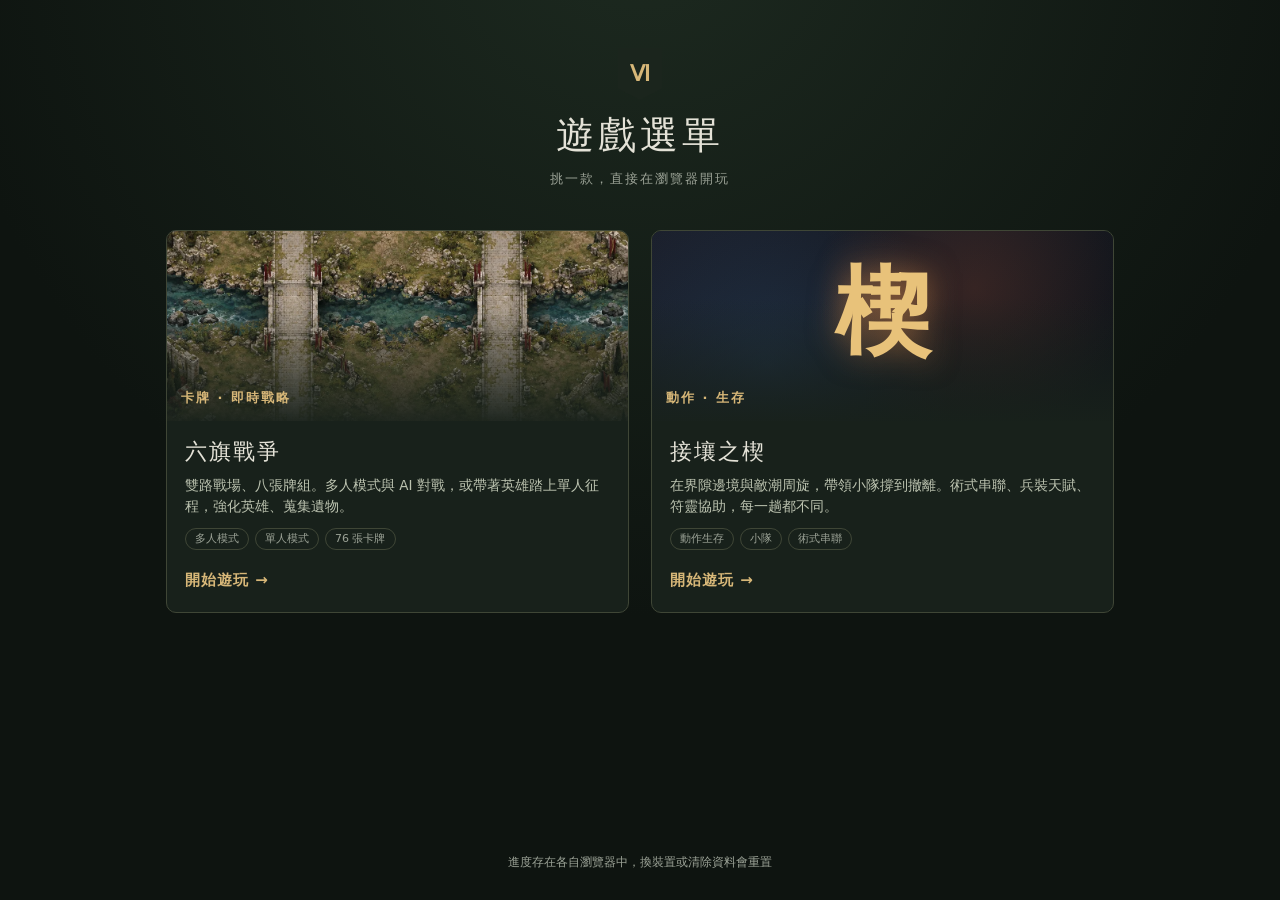
==== index.html @ 5cd2fd7e "遊戲選單：六旗戰爭與接壤之楔 選單首頁加兩款遊戲的建置成果。六旗戰爭為純靜態；接壤之楔以相對路徑建置。  Co-Authored-By: Claude Sonnet 5.5 <noreply@anth" ====
<!doctype html>
<html lang="zh-Hant">
<head>
<meta charset="utf-8">
<meta name="viewport" content="width=device-width,initial-scale=1">
<title>遊戲選單</title>
<style>
:root{color-scheme:dark;--bg:#0e1410;--panel:#18211b;--line:#3f4636;--gold:#d7b778;--text:#e4e2d7;--muted:#9ca397}
*{box-sizing:border-box}
body{margin:0;min-height:100dvh;background:radial-gradient(circle at 50% -10%,#1d2a20,var(--bg) 60%);color:var(--text);font:15px/1.6 system-ui,"PingFang TC","Noto Sans TC",sans-serif;display:flex;flex-direction:column}
header{text-align:center;padding:48px 16px 12px}
.seal{display:inline-flex;width:44px;height:52px;align-items:center;justify-content:center;font:600 22px Georgia,serif;color:var(--gold);background:#1b251d;clip-path:polygon(0 0,100% 0,100% 78%,50% 100%,0 78%);border:0;margin-bottom:10px}
h1{margin:0;font:500 clamp(26px,5vw,38px) Georgia,"Noto Serif TC",serif;letter-spacing:4px}
header p{margin:8px 0 0;color:var(--muted);font-size:13px;letter-spacing:2px}
main{flex:1;width:100%;max-width:980px;margin:0 auto;padding:28px 16px 40px;display:grid;grid-template-columns:repeat(auto-fit,minmax(min(100%,300px),1fr));gap:22px;align-content:start}
.game{display:flex;flex-direction:column;background:var(--panel);border:1px solid var(--line);border-radius:10px;overflow:hidden;color:inherit;text-decoration:none;transition:transform .2s,border-color .2s,box-shadow .2s}
.game:hover,.game:focus-visible{transform:translateY(-5px);border-color:var(--gold);box-shadow:0 14px 40px #0008;outline:0}
.cover{height:190px;background-size:cover;background-position:center;position:relative;display:flex;align-items:flex-end;padding:14px}
.cover:after{content:"";position:absolute;inset:0;background:linear-gradient(transparent 35%,#18211bf0)}
.cover span{position:relative;z-index:1;font:600 13px system-ui;letter-spacing:2px;color:var(--gold)}
.cover.rift{background:radial-gradient(circle at 70% 30%,#7a3d2a55,transparent 45%),radial-gradient(circle at 25% 70%,#2a4a6a66,transparent 50%),linear-gradient(135deg,#1b1f2b,#0f1318);align-items:center;justify-content:center}
.cover.rift b{position:relative;z-index:1;font:600 96px Georgia,"Noto Serif TC",serif;color:#e8c27a;text-shadow:0 0 30px #e8934a88;margin-bottom:24px}
.cover.rift span{position:absolute;left:14px;bottom:14px}
.body{padding:16px 18px 20px;display:flex;flex-direction:column;gap:8px;flex:1}
.body h2{margin:0;font:500 22px Georgia,"Noto Serif TC",serif;letter-spacing:2px}
.body p{margin:0;color:#bcc3b0;font-size:13.5px}
.tags{display:flex;flex-wrap:wrap;gap:6px;margin-top:2px}
.tags i{font-style:normal;font-size:11px;color:var(--muted);border:1px solid var(--line);border-radius:12px;padding:1px 9px}
.go{margin-top:auto;padding-top:10px;color:var(--gold);font-weight:600;letter-spacing:1px}
footer{text-align:center;color:var(--muted);font-size:12px;padding:0 16px 28px}
@media(prefers-reduced-motion:reduce){.game{transition:none}}
</style>
</head>
<body>
<header>
  <div class="seal">Ⅵ</div>
  <h1>遊戲選單</h1>
  <p>挑一款，直接在瀏覽器開玩</p>
</header>
<main>
  <a class="game" href="six-banners/">
    <div class="cover" style="background-image:url(covers/six-banners.webp)"><span>卡牌 · 即時戰略</span></div>
    <div class="body">
      <h2>六旗戰爭</h2>
      <p>雙路戰場、八張牌組。多人模式與 AI 對戰，或帶著英雄踏上單人征程，強化英雄、蒐集遺物。</p>
      <div class="tags"><i>多人模式</i><i>單人模式</i><i>76 張卡牌</i></div>
      <div class="go">開始遊玩 →</div>
    </div>
  </a>
  <a class="game" href="rift-survivor/">
    <div class="cover rift"><b>楔</b><span>動作 · 生存</span></div>
    <div class="body">
      <h2>接壤之楔</h2>
      <p>在界隙邊境與敵潮周旋，帶領小隊撐到撤離。術式串聯、兵裝天賦、符靈協助，每一趟都不同。</p>
      <div class="tags"><i>動作生存</i><i>小隊</i><i>術式串聯</i></div>
      <div class="go">開始遊玩 →</div>
    </div>
  </a>
</main>
<footer>進度存在各自瀏覽器中，換裝置或清除資料會重置</footer>
</body>
</html>
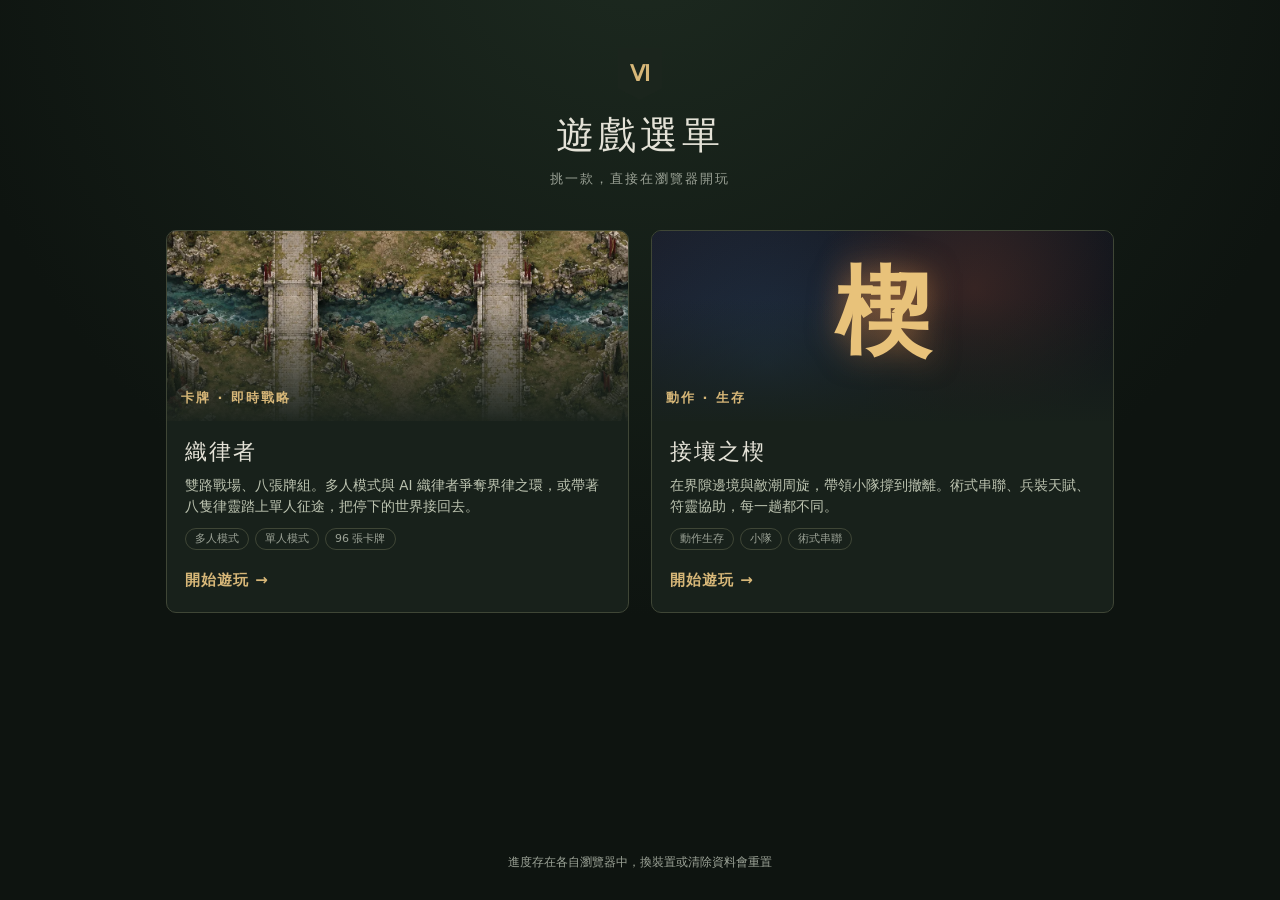
==== commit 7629fc53: "遊戲改名《織律者》：網址改為 weaver/，舊網址 six-banners/ 轉址" ====
--- a/index.html
+++ b/index.html
@@ -38,12 +38,12 @@
   <p>挑一款，直接在瀏覽器開玩</p>
 </header>
 <main>
-  <a class="game" href="six-banners/">
-    <div class="cover" style="background-image:url(covers/six-banners.webp)"><span>卡牌 · 即時戰略</span></div>
+  <a class="game" href="weaver/">
+    <div class="cover" style="background-image:url(covers/weaver.webp)"><span>卡牌 · 即時戰略</span></div>
     <div class="body">
-      <h2>六旗戰爭</h2>
-      <p>雙路戰場、八張牌組。多人模式與 AI 對戰，或帶著英雄踏上單人征程，強化英雄、蒐集遺物。</p>
-      <div class="tags"><i>多人模式</i><i>單人模式</i><i>76 張卡牌</i></div>
+      <h2>織律者</h2>
+      <p>雙路戰場、八張牌組。多人模式與 AI 織律者爭奪界律之環，或帶著八隻律靈踏上單人征途，把停下的世界接回去。</p>
+      <div class="tags"><i>多人模式</i><i>單人模式</i><i>96 張卡牌</i></div>
       <div class="go">開始遊玩 →</div>
     </div>
   </a>
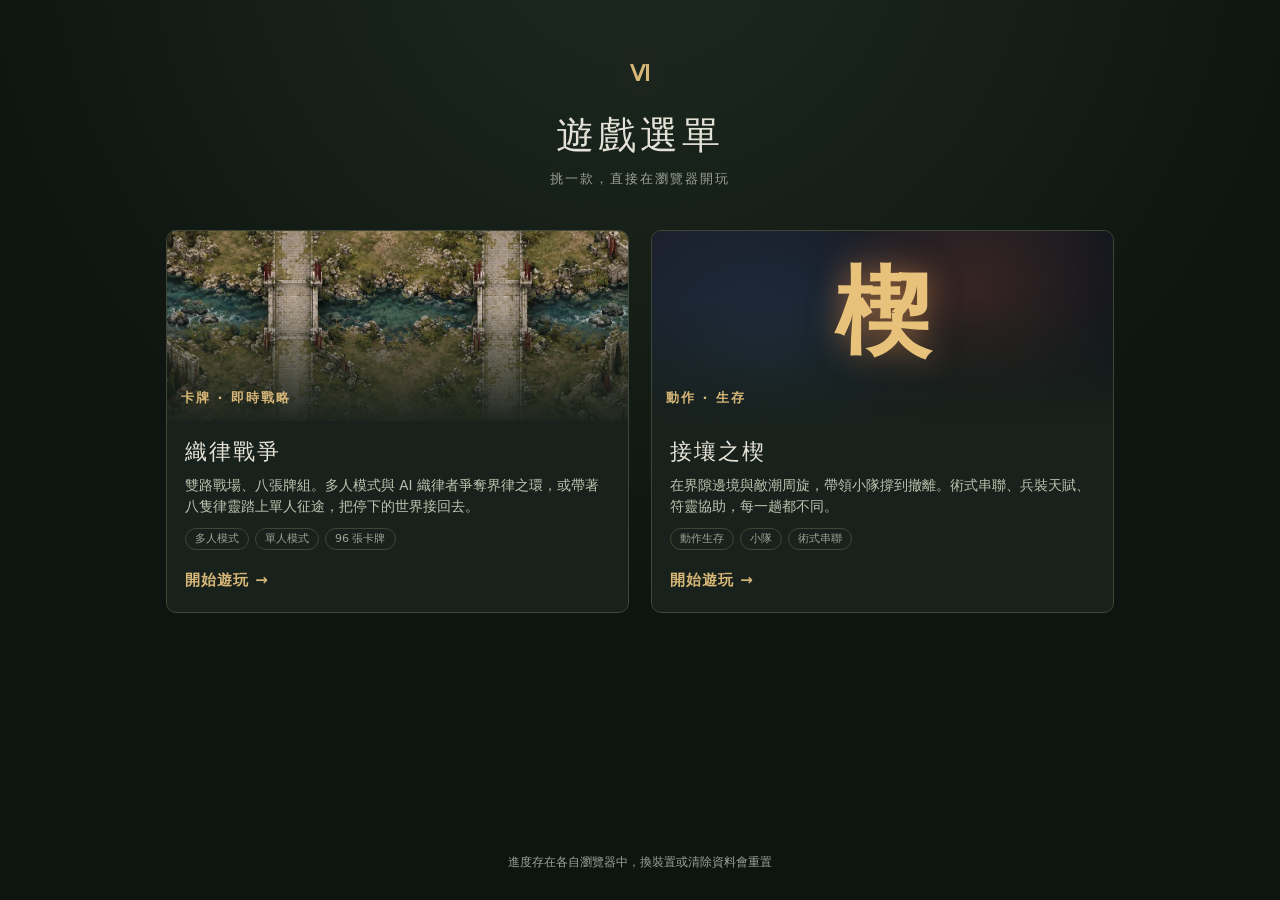
==== commit 9ce5b47b: "織律戰爭：改名、14 位 AI 對手、卡面數值色碼" ====
--- a/index.html
+++ b/index.html
@@ -41,7 +41,7 @@
   <a class="game" href="weaver/">
     <div class="cover" style="background-image:url(covers/weaver.webp)"><span>卡牌 · 即時戰略</span></div>
     <div class="body">
-      <h2>織律者</h2>
+      <h2>織律戰爭</h2>
       <p>雙路戰場、八張牌組。多人模式與 AI 織律者爭奪界律之環，或帶著八隻律靈踏上單人征途，把停下的世界接回去。</p>
       <div class="tags"><i>多人模式</i><i>單人模式</i><i>96 張卡牌</i></div>
       <div class="go">開始遊玩 →</div>
